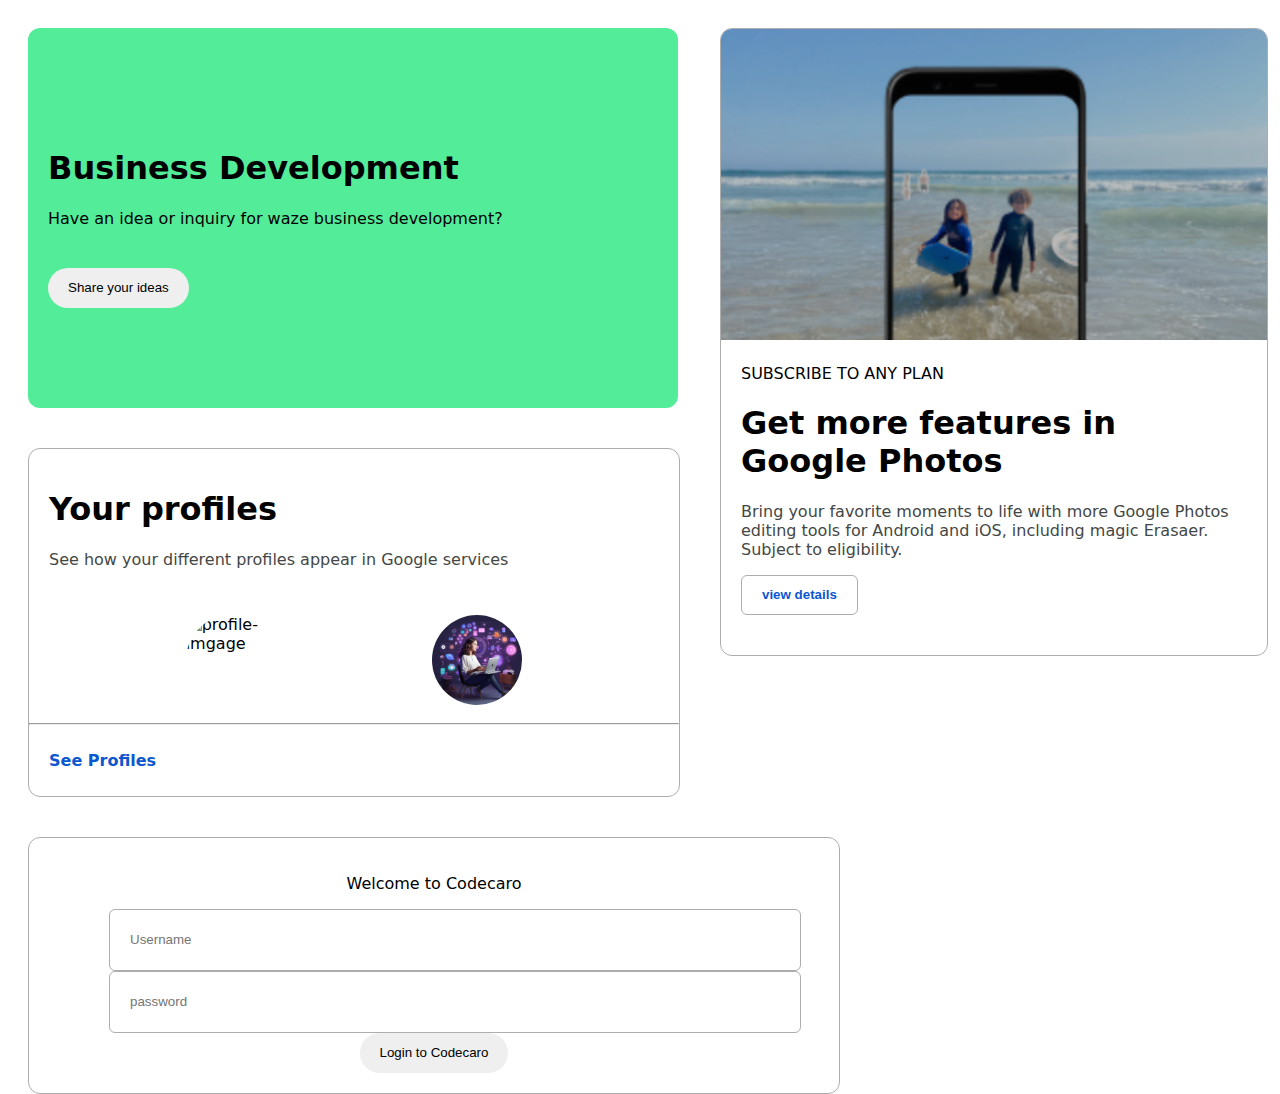
==== index.html @ 2d173498 "Push" ====
<!DOCTYPE html>
<html lang="en">

<head>
    <meta charset="UTF-8">
    <meta name="viewport" content="width=device-width, initial-scale=1.0">
    <link href="./assets/style.css" rel="stylesheet" />
    <title>CSS Assignment One</title>
</head>

<body>
    <section class="Main">
        <div class="page-row">
            <div class="page-column">
                <div class="card one">
                    <div class="marb">
                        <h1>Business Development</h1>
                        <p>Have an idea or inquiry for waze business development?</p>
                    </div>
                    <button class="btn">Share your ideas</button>
                </div>
                <div class="card two">
                    <div class="card-details">
                        <h1>Your profiles</h1>
                        <p class="text-darkgray">See how your different profiles appear in Google services</p>
                    </div>
                    <div class="card-img-row">
                        <img src="./assets/img/image.jpg" alt="profile-imgage" />
                        <img src="./assets/img/image.webp" alt="business-profile" />
                    </div>
                    <hr>
                    <p class="text-blue text-btn">See Profiles</p>
                </div>
            </div>
            <div class="card two">
                <img class="third-img" src="./assets/img/image.png" alt="subscribe-card">
                <div class="card-details">
                    <div><span></span><span>SUBSCRIBE TO ANY PLAN</span></div>
                    <h1>Get more features in Google Photos</h1>
                    <p class="text-darkgray">Bring your favorite moments to life with more Google Photos editing tools
                        for
                        Android and iOS, including magic Erasaer. Subject to eligibility.</p>
                    <button class="text-blue text-btn btn br-6 ">view details</button>
                </div>
            </div>
        </div>
        <div class="dialog">
            <div class="login">
                <div class="card three page-column">
                    <p>Welcome to Codecaro</p>
                    <input class="inputbox" type="text" placeholder="Username" required />
                    <input class="inputbox" type="password" placeholder="password" required />
                    <button class="btn">Login to Codecaro</button>
                </div>
            </div>
        </div>
    </section>
</body>

</html>
---- assets/style.css ----
.Main {
  width: 100%;
  height: 100%;
  position: absolute;
  background-color: #fff;
  font-family: system-ui, -apple-system, BlinkMacSystemFont, "Segoe UI", Roboto,
    Oxygen, Ubuntu, Cantarell, "Open Sans", "Helvetica Neue", sans-serif;
}
.page-row {
  display: flex;
  flex-direction: row;
}
.page-column {
  display: flex;
  flex-direction: column;
}
.card {
  display: block;
  width: 650px;
  height: 100%;
  padding: 15px;
  border-radius: 12px;
  margin: 20px;
}
.one {
  background-color: rgb(83, 236, 152);
  padding: 100px 20px !important;
  box-sizing: border-box;
}
.two {
  border: 1px solid #adadad;
  padding: 0px !important;
}
.three {
  border: 1px solid #adadad;
  padding: 20px 80px;
  text-align: center;
}
.marb {
  margin-bottom: 40px;
}
.card-details {
  padding: 20px;
}
.btn {
  height: 40px;
  padding: 10px 20px;
  text-align: center;
  border-radius: 50px;
  outline: none;
  border: none !important;
}
.text-darkgray {
  color: #444746;
}
.card-img-row {
  display: inline-flex;
  justify-content: space-evenly;
  width: 100%;
  margin: 10px auto;
}
.card-img-row > img {
  height: 90px;
  width: 90px;
  border-radius: 50%;
}
.text-blue {
  color: #0b57d0 !important;
}
.text-btn {
  font-weight: 700;
  padding: 10px 20px;
}
.br-6 {
  border-radius: 6px !important;
  background-color: #fff;
  border: 1px solid #adadad !important;
  margin-bottom: 20px;
}
.third-img {
  border-radius: 11px 11px 0px 0px;
  width: 100%;
}
.inputbox {
  width: 100%;
  padding: 10px 20px;
  height: 40px;
  color: #444746;
  border: 1px solid #adadad !important;
  border-radius: 6px !important;
}
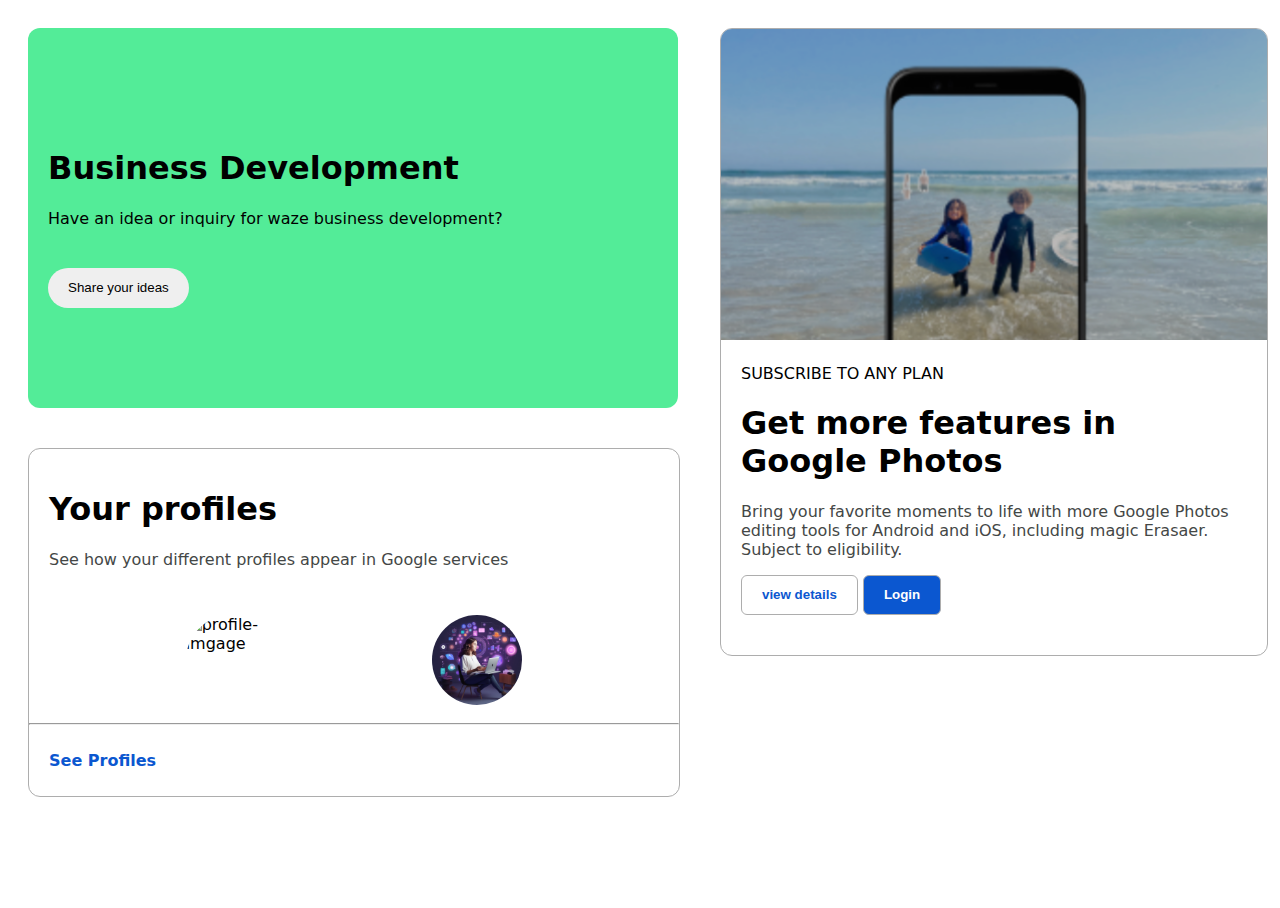
==== commit 9c9eae48: "Push" ====
--- a/index.html
+++ b/index.html
@@ -7,6 +7,12 @@
     <link href="./assets/style.css" rel="stylesheet" />
     <title>CSS Assignment One</title>
 </head>
+<script>
+    function opendialog() {
+        var dialog = document.getElementById('myDialog');
+        dialog.style.display = (dialog.style.display === 'none' || dialog.style.display === '') ? 'block' : 'none';
+    }
+</script>
 
 <body>
     <section class="Main">
@@ -41,16 +47,19 @@
                         for
                         Android and iOS, including magic Erasaer. Subject to eligibility.</p>
                     <button class="text-blue text-btn btn br-6 ">view details</button>
+                    <button class="login-btn text-btn btn br-6" onclick="opendialog()">Login</button>
                 </div>
             </div>
         </div>
-        <div class="dialog">
+        <div class="dialog" id="myDialog">
             <div class="login">
                 <div class="card three page-column">
-                    <p>Welcome to Codecaro</p>
-                    <input class="inputbox" type="text" placeholder="Username" required />
-                    <input class="inputbox" type="password" placeholder="password" required />
-                    <button class="btn">Login to Codecaro</button>
+                    <p style="font-weight: 600;">Welcome to Codecaro</p>
+                    <div class="page-column g-30 marb">
+                        <input class="inputbox" type="text" placeholder="Username" required />
+                        <input class="inputbox" type="password" placeholder="password" required />
+                    </div>
+                    <button class="btn btn-black">Login to Codecaro</button>
                 </div>
             </div>
         </div>
--- a/assets/style.css
+++ b/assets/style.css
@@ -35,6 +35,7 @@
   border: 1px solid #adadad;
   padding: 20px 80px;
   text-align: center;
+  margin: auto;
 }
 .marb {
   margin-bottom: 40px;
@@ -81,6 +82,11 @@
   border-radius: 11px 11px 0px 0px;
   width: 100%;
 }
+.login-btn {
+  color: #fff;
+  background-color: #0b57d0 !important;
+  cursor: pointer;
+}
 .inputbox {
   width: 100%;
   padding: 10px 20px;
@@ -89,3 +95,27 @@
   border: 1px solid #adadad !important;
   border-radius: 6px !important;
 }
+.g-30 {
+  gap: 30px !important;
+}
+.btn-black {
+  background-color: #000;
+  color: #fff;
+}
+.dialog {
+  display: none;
+  position: fixed;
+  top: 0;
+  left: 0;
+  width: 100%;
+  height: 100%;
+  background-color: rgba(0, 0, 0, 0.5);
+  justify-content: center;
+  align-items: center;
+}
+.login {
+  background-color: rgba(0, 0, 0, 0.5);
+  padding: 20px;
+  border-radius: 8px;
+  width: 100%;
+}
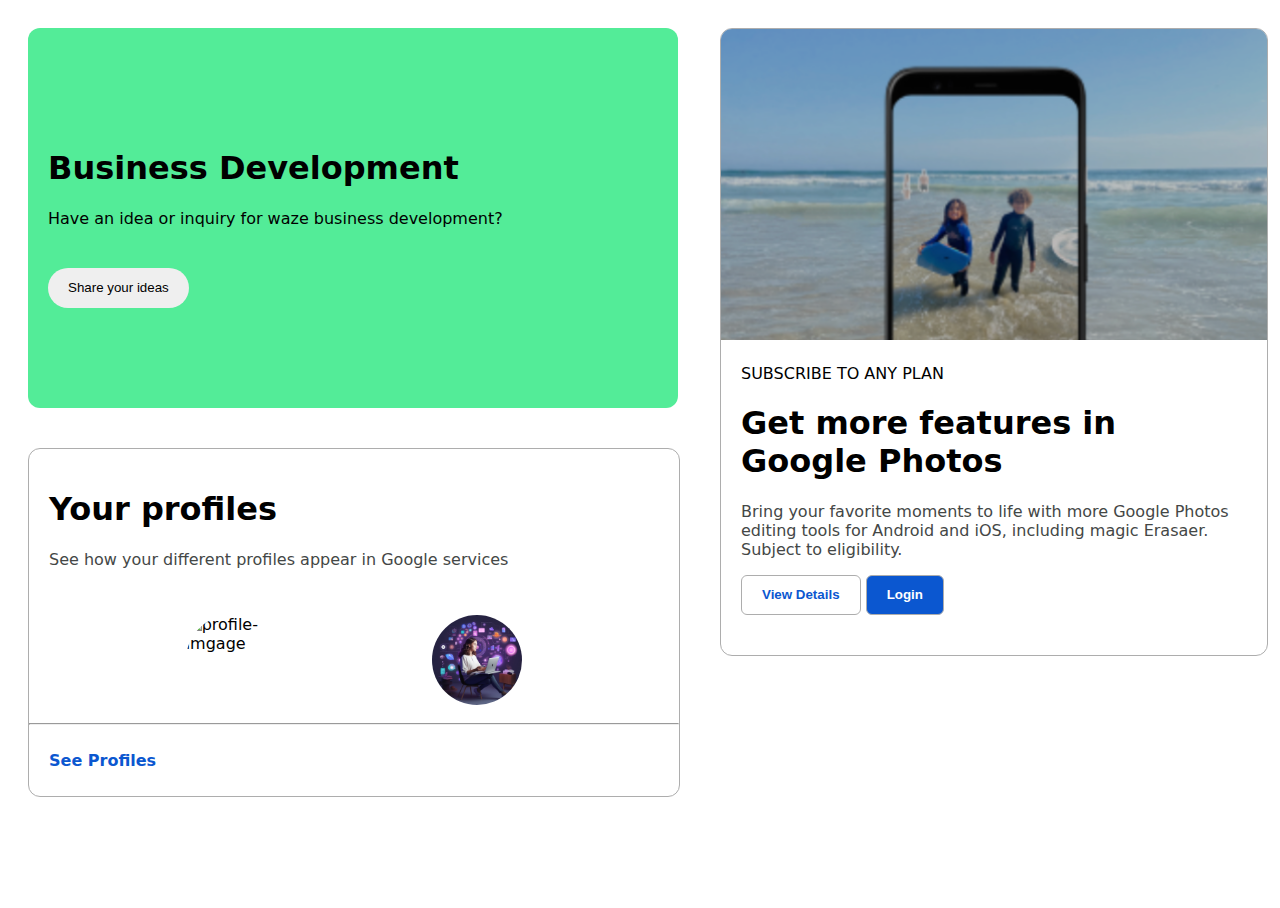
==== commit 77f22776: "Push" ====
--- a/index.html
+++ b/index.html
@@ -46,7 +46,7 @@
                     <p class="text-darkgray">Bring your favorite moments to life with more Google Photos editing tools
                         for
                         Android and iOS, including magic Erasaer. Subject to eligibility.</p>
-                    <button class="text-blue text-btn btn br-6 ">view details</button>
+                    <button class="text-blue text-btn btn br-6 ">View Details</button>
                     <button class="login-btn text-btn btn br-6" onclick="opendialog()">Login</button>
                 </div>
             </div>
@@ -54,12 +54,19 @@
         <div class="dialog" id="myDialog">
             <div class="login">
                 <div class="card three page-column">
-                    <p style="font-weight: 600;">Welcome to Codecaro</p>
+                    <img class="logo-img" src="./assets/img/logo.png" alt="logo" />
+                    <p class="login-text" style="font-weight: 600;">Welcome to Codecaro</p>
                     <div class="page-column g-30 marb">
                         <input class="inputbox" type="text" placeholder="Username" required />
                         <input class="inputbox" type="password" placeholder="password" required />
                     </div>
-                    <button class="btn btn-black">Login to Codecaro</button>
+                    <button class="btn btn-white" href="./index.html">Login to Codecaro</button>
+                    <p class="login-text">Not a member? <span class="signup cursor-p">Signup</span></p>
+                    <p class="signup cursor-p">Forgot your password?</p>
+                    <p class="login-text">By continuing, you agree to Codecaro <span
+                            style="text-decoration: underline; cursor: pointer;">terms</span> and
+                        acknowledge you've read pur <span style="text-decoration: underline; cursor: pointer;">privacy
+                            policy</span></p>
                 </div>
             </div>
         </div>
--- a/assets/style.css
+++ b/assets/style.css
@@ -90,17 +90,20 @@
 .inputbox {
   width: 100%;
   padding: 10px 20px;
-  height: 40px;
-  color: #444746;
+  height: 30px;
+  color: #fff;
   border: 1px solid #adadad !important;
   border-radius: 6px !important;
+  outline: none;
+  background: transparent;
 }
 .g-30 {
   gap: 30px !important;
 }
-.btn-black {
-  background-color: #000;
-  color: #fff;
+.btn-white {
+  background-color: #eeeeee;
+  color: #353535;
+  cursor: pointer;
 }
 .dialog {
   display: none;
@@ -119,3 +122,17 @@
   border-radius: 8px;
   width: 100%;
 }
+.login-text {
+  color: #cfcece;
+}
+.signup {
+  text-decoration: underline #adadad;
+  color: #fff;
+}
+.logo-img {
+  height: 90px;
+  width: 90px;
+}
+.cursor-p {
+  cursor: pointer;
+}
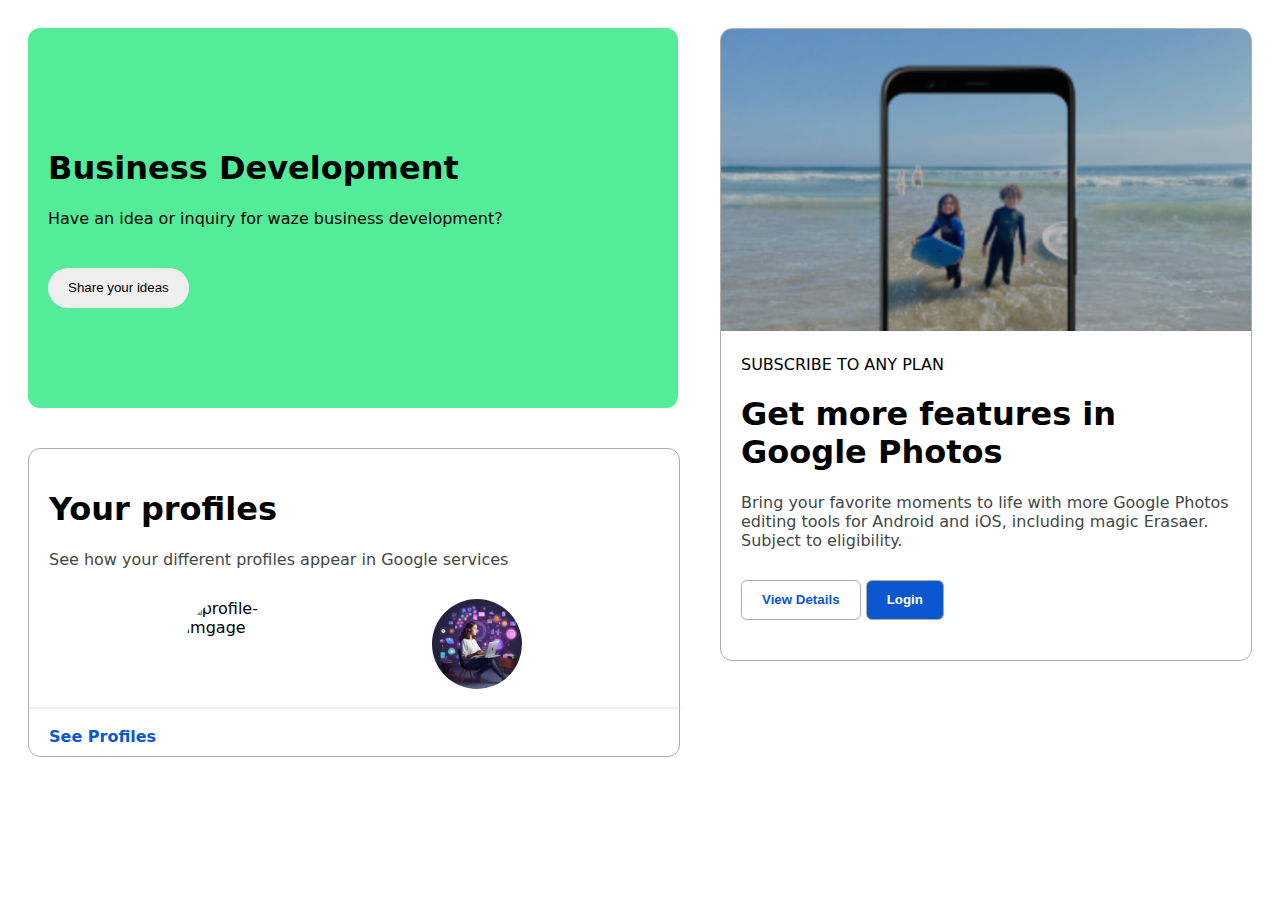
==== commit 349a884c: "22-12-2023 push" ====
--- a/index.html
+++ b/index.html
@@ -10,7 +10,14 @@
 <script>
     function opendialog() {
         var dialog = document.getElementById('myDialog');
-        dialog.style.display = (dialog.style.display === 'none' || dialog.style.display === '') ? 'block' : 'none';
+        dialog.style.display = 'block';
+    }
+    function closedialog() {
+        var dialog = document.getElementById('myDialog');
+        dialog.style.display = 'none';
+    }
+    function redirectToDashboard() {
+        window.location.href = "./dashboard.html";
     }
 </script>
 
@@ -55,18 +62,21 @@
             <div class="login">
                 <div class="card three page-column">
                     <img class="logo-img" src="./assets/img/logo.png" alt="logo" />
-                    <p class="login-text" style="font-weight: 600;">Welcome to Codecaro</p>
-                    <div class="page-column g-30 marb">
+                    <p class="login-text" style="font-weight: 600; margin: 30px;">Welcome to Codecaro</p>
+                    <div class="page-column g-10 marb">
                         <input class="inputbox" type="text" placeholder="Username" required />
                         <input class="inputbox" type="password" placeholder="password" required />
                     </div>
-                    <button class="btn btn-white" href="./index.html">Login to Codecaro</button>
-                    <p class="login-text">Not a member? <span class="signup cursor-p">Signup</span></p>
-                    <p class="signup cursor-p">Forgot your password?</p>
-                    <p class="login-text">By continuing, you agree to Codecaro <span
-                            style="text-decoration: underline; cursor: pointer;">terms</span> and
-                        acknowledge you've read pur <span style="text-decoration: underline; cursor: pointer;">privacy
-                            policy</span></p>
+                    <button class="btn btn-white cursor-p" onclick="redirectToDashboard()">Login to Codecaro</button>
+                    <div class="page-column g-10 mart-20">
+                        <p class="login-text">Not a member? <span class="signup cursor-p">Signup</span></p>
+                        <p class="signup cursor-p">Forgot your password?</p>
+                        <p class="login-text">By continuing, you agree to Codecaro <span
+                                style="text-decoration: underline; cursor: pointer;">terms</span> and
+                            acknowledge you've read pur <span
+                                style="text-decoration: underline; cursor: pointer;">privacy
+                                policy</span></p>
+                    </div>
                 </div>
             </div>
         </div>
--- a/assets/style.css
+++ b/assets/style.css
@@ -1,11 +1,21 @@
 .Main {
   width: 100%;
   height: 100%;
-  position: absolute;
   background-color: #fff;
+  cursor: default;
   font-family: system-ui, -apple-system, BlinkMacSystemFont, "Segoe UI", Roboto,
     Oxygen, Ubuntu, Cantarell, "Open Sans", "Helvetica Neue", sans-serif;
 }
+p,
+h4 {
+  margin: 0;
+  padding: 0;
+}
+a {
+  color: #353535 !important;
+  text-decoration: none !important;
+}
+
 .page-row {
   display: flex;
   flex-direction: row;
@@ -36,6 +46,11 @@
   padding: 20px 80px;
   text-align: center;
   margin: auto;
+  box-sizing: border-box;
+  padding-bottom: 50px;
+}
+.mart-20 {
+  margin-top: 20px;
 }
 .marb {
   margin-bottom: 40px;
@@ -77,6 +92,7 @@
   background-color: #fff;
   border: 1px solid #adadad !important;
   margin-bottom: 20px;
+  margin-top: 30px;
 }
 .third-img {
   border-radius: 11px 11px 0px 0px;
@@ -97,12 +113,15 @@
   outline: none;
   background: transparent;
 }
+.g-10 {
+  gap: 10px !important;
+}
 .g-30 {
   gap: 30px !important;
 }
 .btn-white {
   background-color: #eeeeee;
-  color: #353535;
+  color: #353535 !important;
   cursor: pointer;
 }
 .dialog {
@@ -121,6 +140,7 @@
   padding: 20px;
   border-radius: 8px;
   width: 100%;
+  cursor: default;
 }
 .login-text {
   color: #cfcece;
@@ -136,3 +156,71 @@
 .cursor-p {
   cursor: pointer;
 }
+
+/* ------------------ Dashboard -------------------- */
+
+/* ------------------ Left ------------------------- */
+
+.left {
+  width: 24%;
+  height: 100vh;
+  border-right: 1px solid lightgray;
+}
+.left-container {
+  padding: 10px 0px;
+}
+.Profile {
+  width: 100%;
+  position: relative;
+  margin-bottom: 50px;
+  padding-right: 7px !important;
+  box-sizing: border-box;
+}
+.profile-banner {
+  width: 100%;
+  height: 90px;
+  border-radius: 5px 5px 0px 0px;
+}
+.Profile-img {
+  width: 75px;
+  height: 75px;
+  position: absolute;
+  border: 3px solid #fff;
+  border-radius: 50%;
+  margin-bottom: -36px;
+  bottom: 0;
+  left: 30px;
+}
+.Profile-details {
+  width: 100%;
+  box-sizing: border-box;
+  display: flex;
+  flex-direction: column;
+  margin-left: 30px;
+}
+ul {
+  width: 100%;
+  box-sizing: border-box;
+  margin: 30px 0px;
+  margin: 30px 0px !important;
+  padding: 0px !important;
+}
+li {
+  width: 100%;
+  padding: 0px !important;
+  height: 20px !important;
+  color: #353535;
+  font-weight: 500;
+  list-style: none;
+  margin-left: 30px;
+}
+hr {
+  border: 1px solid rgb(211 211 211 / 34%);
+  width: 100%;
+}
+
+/* ---------------- Right---------------- */
+
+.right {
+  width: 96%;
+}
